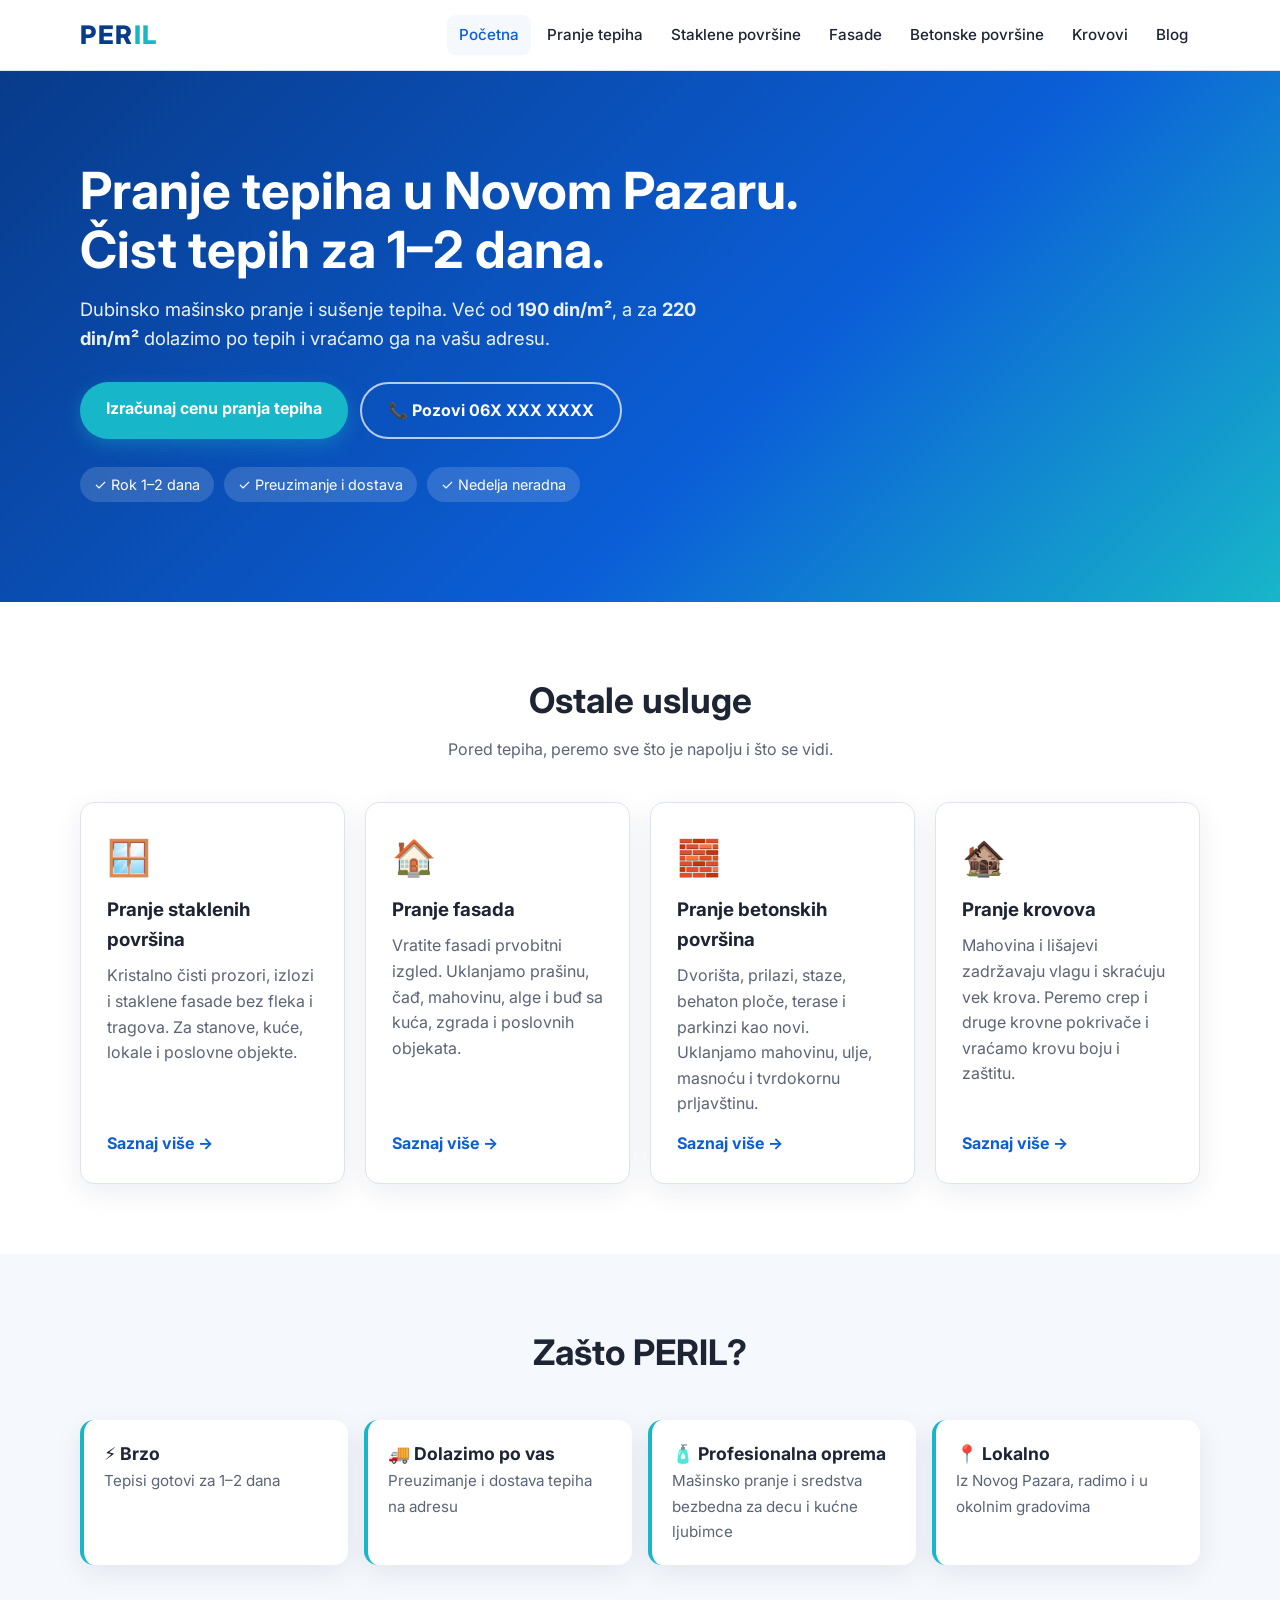
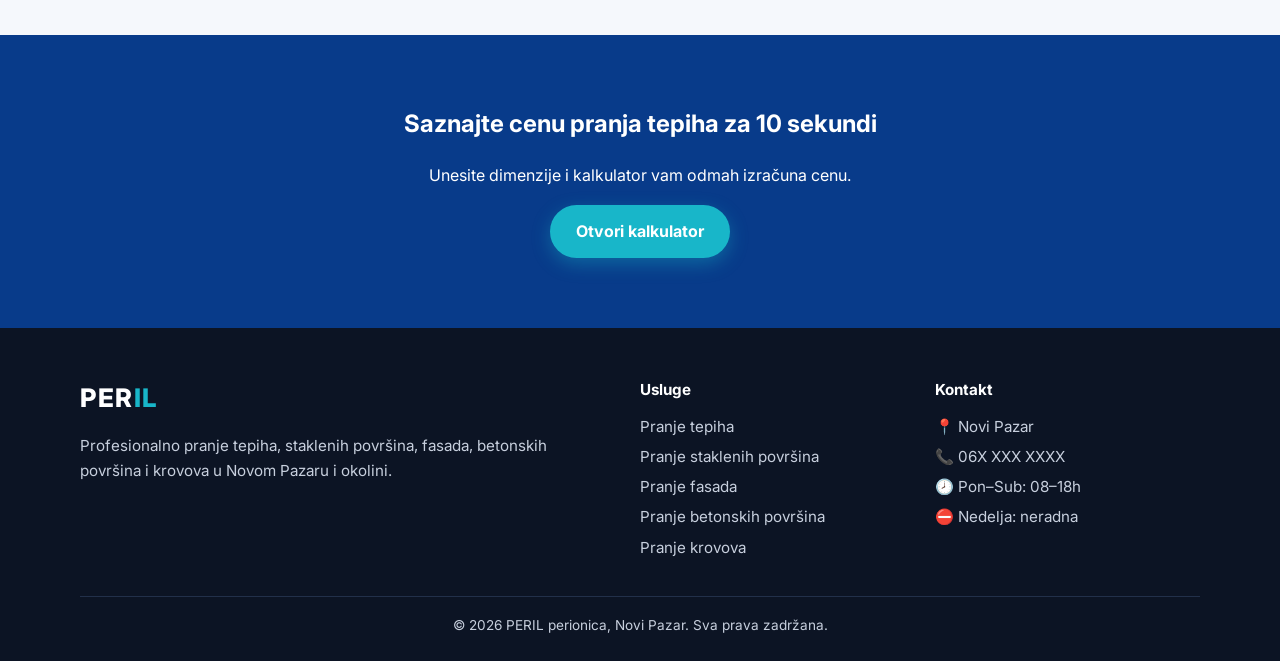
==== index.html @ 2be75b22 "Prva verzija sajta PERIL perionice Co-Authored-By: Claude Opus 5.5 <noreply@anthropic.com> Claude-Se" ====
<!DOCTYPE html>
<html lang="sr-Latn">
<head>
  <meta charset="UTF-8">
  <meta name="viewport" content="width=device-width, initial-scale=1">
  <title>PERIL perionica Novi Pazar | Pranje tepiha, fasada, krovova i stakla</title>
  <meta name="description" content="PERIL perionica iz Novog Pazara: pranje tepiha 190 din/m², preuzimanje i dostava, rok 1-2 dana. Pranje fasada, krovova, betonskih i staklenih površina.">
  <link rel="preconnect" href="https://fonts.googleapis.com">
  <link href="https://fonts.googleapis.com/css2?family=Inter:wght@400;500;600;700;800&display=swap" rel="stylesheet">
  <link rel="stylesheet" href="assets/css/style.css">
</head>
<body>
<header class="header">
  <div class="container">
    <a href="index.html" class="logo">PER<span>IL</span></a>
    <button class="nav-toggle" aria-label="Meni" aria-expanded="false">☰</button>
    <nav class="nav">
      <ul>
        <li><a href="index.html" class="aktivan">Početna</a></li>
        <li><a href="pranje-tepiha.html">Pranje tepiha</a></li>
        <li><a href="pranje-staklenih-povrsina.html">Staklene površine</a></li>
        <li><a href="pranje-fasada.html">Fasade</a></li>
        <li><a href="pranje-betonskih-povrsina.html">Betonske površine</a></li>
        <li><a href="pranje-krovova.html">Krovovi</a></li>
        <li><a href="blog.html">Blog</a></li>
      </ul>
    </nav>
  </div>
</header>

<section class="hero">
  <div class="container">
    <h1>Pranje tepiha u Novom Pazaru.<br>Čist tepih za 1–2 dana.</h1>
    <p>Dubinsko mašinsko pranje i sušenje tepiha. Već od <strong>190 din/m²</strong>, a za <strong>220 din/m²</strong> dolazimo po tepih i vraćamo ga na vašu adresu.</p>
    <div class="akcije">
      <a href="pranje-tepiha.html#kalkulator" class="btn btn-primarno">Izračunaj cenu pranja tepiha</a>
      <a href="tel:+3816XXXXXXXX" class="btn btn-sekundarno">📞 Pozovi 06X XXX XXXX</a>
    </div>
    <div class="hero-oznake">
      <span class="oznaka">✓ Rok 1–2 dana</span>
      <span class="oznaka">✓ Preuzimanje i dostava</span>
      <span class="oznaka">✓ Nedelja neradna</span>
    </div>
  </div>
</section>

<section>
  <div class="container">
    <div class="naslov-sekcije"><h2>Ostale usluge</h2><p>Pored tepiha, peremo sve što je napolju i što se vidi.</p></div>
    <div class="kartice">
      <a href="pranje-staklenih-povrsina.html" class="kartica">
        <div class="ikona">🪟</div>
        <h3>Pranje staklenih površina</h3>
        <p>Kristalno čisti prozori, izlozi i staklene fasade bez fleka i tragova. Za stanove, kuće, lokale i poslovne objekte.</p>
        <span class="vise">Saznaj više →</span>
      </a>
      <a href="pranje-fasada.html" class="kartica">
        <div class="ikona">🏠</div>
        <h3>Pranje fasada</h3>
        <p>Vratite fasadi prvobitni izgled. Uklanjamo prašinu, čađ, mahovinu, alge i buđ sa kuća, zgrada i poslovnih objekata.</p>
        <span class="vise">Saznaj više →</span>
      </a>
      <a href="pranje-betonskih-povrsina.html" class="kartica">
        <div class="ikona">🧱</div>
        <h3>Pranje betonskih površina</h3>
        <p>Dvorišta, prilazi, staze, behaton ploče, terase i parkinzi kao novi. Uklanjamo mahovinu, ulje, masnoću i tvrdokornu prljavštinu.</p>
        <span class="vise">Saznaj više →</span>
      </a>
      <a href="pranje-krovova.html" class="kartica">
        <div class="ikona">🏚️</div>
        <h3>Pranje krovova</h3>
        <p>Mahovina i lišajevi zadržavaju vlagu i skraćuju vek krova. Peremo crep i druge krovne pokrivače i vraćamo krovu boju i zaštitu.</p>
        <span class="vise">Saznaj više →</span>
      </a>
    </div>
  </div>
</section>

<section class="sekcija-siva">
  <div class="container">
    <div class="naslov-sekcije"><h2>Zašto PERIL?</h2></div>
    <div class="info-traka">
      <div class="info-stavka"><strong>⚡ Brzo</strong><span>Tepisi gotovi za 1–2 dana</span></div>
      <div class="info-stavka"><strong>🚚 Dolazimo po vas</strong><span>Preuzimanje i dostava tepiha na adresu</span></div>
      <div class="info-stavka"><strong>🧴 Profesionalna oprema</strong><span>Mašinsko pranje i sredstva bezbedna za decu i kućne ljubimce</span></div>
      <div class="info-stavka"><strong>📍 Lokalno</strong><span>Iz Novog Pazara, radimo i u okolnim gradovima</span></div>
    </div>
  </div>
</section>

<section class="cta-traka">
  <div class="container">
    <h2>Saznajte cenu pranja tepiha za 10 sekundi</h2>
    <p>Unesite dimenzije i kalkulator vam odmah izračuna cenu.</p>
    <a href="pranje-tepiha.html#kalkulator" class="btn btn-primarno">Otvori kalkulator</a>
  </div>
</section>

<footer class="footer">
  <div class="container">
    <div class="footer-grid">
      <div>
        <a href="index.html" class="logo">PER<span>IL</span></a>
        <p>Profesionalno pranje tepiha, staklenih površina, fasada, betonskih površina i krovova u Novom Pazaru i okolini.</p>
      </div>
      <div>
        <h4>Usluge</h4>
        <ul>
          <li><a href="pranje-tepiha.html">Pranje tepiha</a></li>
          <li><a href="pranje-staklenih-povrsina.html">Pranje staklenih površina</a></li>
          <li><a href="pranje-fasada.html">Pranje fasada</a></li>
          <li><a href="pranje-betonskih-povrsina.html">Pranje betonskih površina</a></li>
          <li><a href="pranje-krovova.html">Pranje krovova</a></li>
        </ul>
      </div>
      <div>
        <h4>Kontakt</h4>
        <ul>
          <li>📍 Novi Pazar</li>
          <li>📞 <a href="tel:+3816XXXXXXXX">06X XXX XXXX</a></li>
          <li>🕗 Pon–Sub: 08–18h</li>
          <li>⛔ Nedelja: neradna</li>
        </ul>
      </div>
    </div>
    <div class="dno">© <span id="godina">2026</span> PERIL perionica, Novi Pazar. Sva prava zadržana.</div>
  </div>
</footer>
<script src="assets/js/main.js"></script>
</body>
</html>
---- assets/css/style.css ----
:root {
  --plava: #0b5ed7;
  --plava-tamna: #083b8a;
  --tirkiz: #18b6c9;
  --tekst: #1d2433;
  --siva: #5b6476;
  --pozadina: #f5f8fc;
  --bela: #ffffff;
  --ivica: #dde4ef;
  --radius: 14px;
  --senka: 0 8px 28px rgba(16, 42, 92, 0.08);
}

* { box-sizing: border-box; }
html { scroll-behavior: smooth; }
body {
  margin: 0;
  font-family: "Inter", system-ui, -apple-system, "Segoe UI", Roboto, sans-serif;
  color: var(--tekst);
  background: var(--bela);
  line-height: 1.6;
}
img { max-width: 100%; display: block; }
a { color: var(--plava); }
.container { width: min(1120px, 100% - 32px); margin-inline: auto; }

/* Header */
.header {
  position: sticky; top: 0; z-index: 50;
  background: rgba(255,255,255,0.95);
  backdrop-filter: blur(8px);
  border-bottom: 1px solid var(--ivica);
}
.header .container { display: flex; align-items: center; justify-content: space-between; height: 70px; }
.logo { font-weight: 800; font-size: 1.6rem; letter-spacing: 0.06em; color: var(--plava-tamna); text-decoration: none; }
.logo span { color: var(--tirkiz); }
.nav ul { list-style: none; display: flex; gap: 4px; margin: 0; padding: 0; }
.nav a {
  display: block; padding: 8px 12px; border-radius: 8px;
  text-decoration: none; color: var(--tekst); font-weight: 500; font-size: 0.95rem;
}
.nav a:hover, .nav a.aktivan { background: var(--pozadina); color: var(--plava); }
.nav-toggle { display: none; background: none; border: 0; font-size: 1.8rem; cursor: pointer; color: var(--tekst); }

@media (max-width: 960px) {
  .nav-toggle { display: block; }
  .nav { position: absolute; top: 70px; left: 0; right: 0; background: var(--bela); border-bottom: 1px solid var(--ivica); display: none; }
  .nav.otvoren { display: block; }
  .nav ul { flex-direction: column; padding: 12px 16px; }
}

/* Dugmad */
.btn {
  display: inline-block; padding: 14px 26px; border-radius: 999px;
  font-weight: 700; text-decoration: none; border: 0; cursor: pointer; font-size: 1rem;
  transition: transform .15s, box-shadow .15s;
}
.btn:hover { transform: translateY(-2px); }
.btn-primarno { background: var(--tirkiz); color: #fff; box-shadow: 0 6px 18px rgba(24,182,201,.35); }
.btn-sekundarno { background: transparent; color: #fff; border: 2px solid rgba(255,255,255,.7); }
.btn-plavo { background: var(--plava); color: #fff; }

/* Hero */
.hero {
  background: linear-gradient(135deg, var(--plava-tamna), var(--plava) 60%, var(--tirkiz));
  color: #fff; padding: 90px 0 100px;
}
.hero.mali { padding: 60px 0 64px; }
.hero h1 { font-size: clamp(2rem, 5vw, 3.2rem); line-height: 1.15; margin: 0 0 16px; }
.hero p { font-size: 1.15rem; max-width: 620px; opacity: .92; margin: 0 0 28px; }
.hero .akcije { display: flex; flex-wrap: wrap; gap: 12px; }
.hero-oznake { display: flex; flex-wrap: wrap; gap: 10px; margin-top: 28px; }
.oznaka { background: rgba(255,255,255,.15); padding: 6px 14px; border-radius: 999px; font-size: .9rem; }

/* Sekcije */
section { padding: 70px 0; }
.sekcija-siva { background: var(--pozadina); }
.naslov-sekcije { text-align: center; margin-bottom: 40px; }
.naslov-sekcije h2 { font-size: clamp(1.6rem, 3.5vw, 2.2rem); margin: 0 0 8px; }
.naslov-sekcije p { color: var(--siva); margin: 0; }

.kartice { display: grid; grid-template-columns: repeat(auto-fit, minmax(240px, 1fr)); gap: 20px; }
.kartica {
  background: var(--bela); border: 1px solid var(--ivica); border-radius: var(--radius);
  padding: 26px; box-shadow: var(--senka); text-decoration: none; color: inherit;
  display: flex; flex-direction: column; transition: transform .15s;
}
a.kartica:hover { transform: translateY(-4px); }
.kartica .ikona { font-size: 2.2rem; margin-bottom: 10px; }
.kartica h3 { margin: 0 0 8px; }
.kartica p { color: var(--siva); margin: 0 0 14px; flex: 1; }
.kartica .vise { font-weight: 700; color: var(--plava); }

.info-traka { display: grid; grid-template-columns: repeat(auto-fit, minmax(200px, 1fr)); gap: 16px; }
.info-stavka { background: var(--bela); border-radius: var(--radius); padding: 20px; border-left: 4px solid var(--tirkiz); box-shadow: var(--senka); }
.info-stavka strong { display: block; font-size: 1.1rem; }
.info-stavka span { color: var(--siva); font-size: .95rem; }

.dve-kolone { display: grid; grid-template-columns: 1fr 1fr; gap: 40px; align-items: start; }
@media (max-width: 860px) { .dve-kolone { grid-template-columns: 1fr; } }

.lista-kvacica { list-style: none; padding: 0; margin: 0; }
.lista-kvacica li { padding-left: 30px; position: relative; margin-bottom: 10px; }
.lista-kvacica li::before { content: "✓"; position: absolute; left: 0; color: var(--tirkiz); font-weight: 800; }

/* Kalkulator i forme */
.panel { background: var(--bela); border: 1px solid var(--ivica); border-radius: var(--radius); padding: 28px; box-shadow: var(--senka); }
.panel h3 { margin-top: 0; }
.polje { margin-bottom: 16px; }
.polje label { display: block; font-weight: 600; margin-bottom: 6px; font-size: .95rem; }
.polje input[type=text], .polje input[type=tel], .polje input[type=number], .polje textarea {
  width: 100%; padding: 12px 14px; border: 1px solid var(--ivica); border-radius: 10px; font: inherit; background: #fff;
}
.polje input:focus, .polje textarea:focus { outline: 2px solid var(--tirkiz); border-color: transparent; }
.polje small { color: var(--siva); }
.red { display: grid; grid-template-columns: 1fr 1fr; gap: 12px; }
@media (max-width: 480px) { .red { grid-template-columns: 1fr; } }
.kvacica { display: flex; gap: 10px; align-items: flex-start; background: var(--pozadina); padding: 14px; border-radius: 10px; cursor: pointer; margin-bottom: 16px; }
.kvacica input { width: 20px; height: 20px; margin-top: 2px; accent-color: var(--plava); }

.tepisi-lista .tepih { display: grid; grid-template-columns: 1fr 1fr auto; gap: 10px; align-items: end; margin-bottom: 10px; }
.tepih .ukloni { background: none; border: 1px solid var(--ivica); border-radius: 10px; height: 46px; width: 46px; cursor: pointer; font-size: 1.2rem; color: var(--siva); }
.dodaj-tepih { background: none; border: 1px dashed var(--plava); color: var(--plava); padding: 10px 16px; border-radius: 10px; cursor: pointer; font-weight: 600; margin-bottom: 18px; }

.rezultat { background: linear-gradient(135deg, var(--plava-tamna), var(--plava)); color: #fff; border-radius: var(--radius); padding: 22px; }
.rezultat .iznos { font-size: 2.2rem; font-weight: 800; }
.rezultat .detalji { opacity: .85; font-size: .95rem; }

.cene-tabela { width: 100%; border-collapse: collapse; margin: 16px 0; }
.cene-tabela td { padding: 12px 0; border-bottom: 1px solid var(--ivica); }
.cene-tabela td:last-child { text-align: right; font-weight: 700; color: var(--plava); }

/* FAQ */
.faq { max-width: 820px; margin-inline: auto; }
.faq details { background: var(--bela); border: 1px solid var(--ivica); border-radius: 12px; margin-bottom: 10px; padding: 0 20px; }
.faq summary { cursor: pointer; padding: 18px 0; font-weight: 600; list-style: none; position: relative; padding-right: 30px; }
.faq summary::-webkit-details-marker { display: none; }
.faq summary::after { content: "+"; position: absolute; right: 0; top: 14px; font-size: 1.5rem; color: var(--plava); }
.faq details[open] summary::after { content: "–"; }
.faq details p { margin: 0 0 18px; color: var(--siva); }

/* CTA traka */
.cta-traka { background: var(--plava-tamna); color: #fff; text-align: center; }
.cta-traka h2 { margin-top: 0; }

/* Blog */
.blog-kartica .datum { font-size: .85rem; color: var(--siva); margin-bottom: 6px; }

/* Footer */
.footer { background: #0c1424; color: #c7cfdd; padding: 50px 0 24px; font-size: .95rem; }
.footer a { color: #c7cfdd; text-decoration: none; }
.footer a:hover { color: #fff; }
.footer-grid { display: grid; grid-template-columns: 2fr 1fr 1fr; gap: 30px; }
@media (max-width: 760px) { .footer-grid { grid-template-columns: 1fr; } }
.footer h4 { color: #fff; margin: 0 0 12px; }
.footer ul { list-style: none; padding: 0; margin: 0; }
.footer li { margin-bottom: 6px; }
.footer .dno { border-top: 1px solid #22304a; margin-top: 30px; padding-top: 18px; text-align: center; font-size: .85rem; }
.footer .logo { color: #fff; }

.poruka-ok { background: #e7f8ef; border: 1px solid #9fdcb9; color: #1c6b40; padding: 14px; border-radius: 10px; }
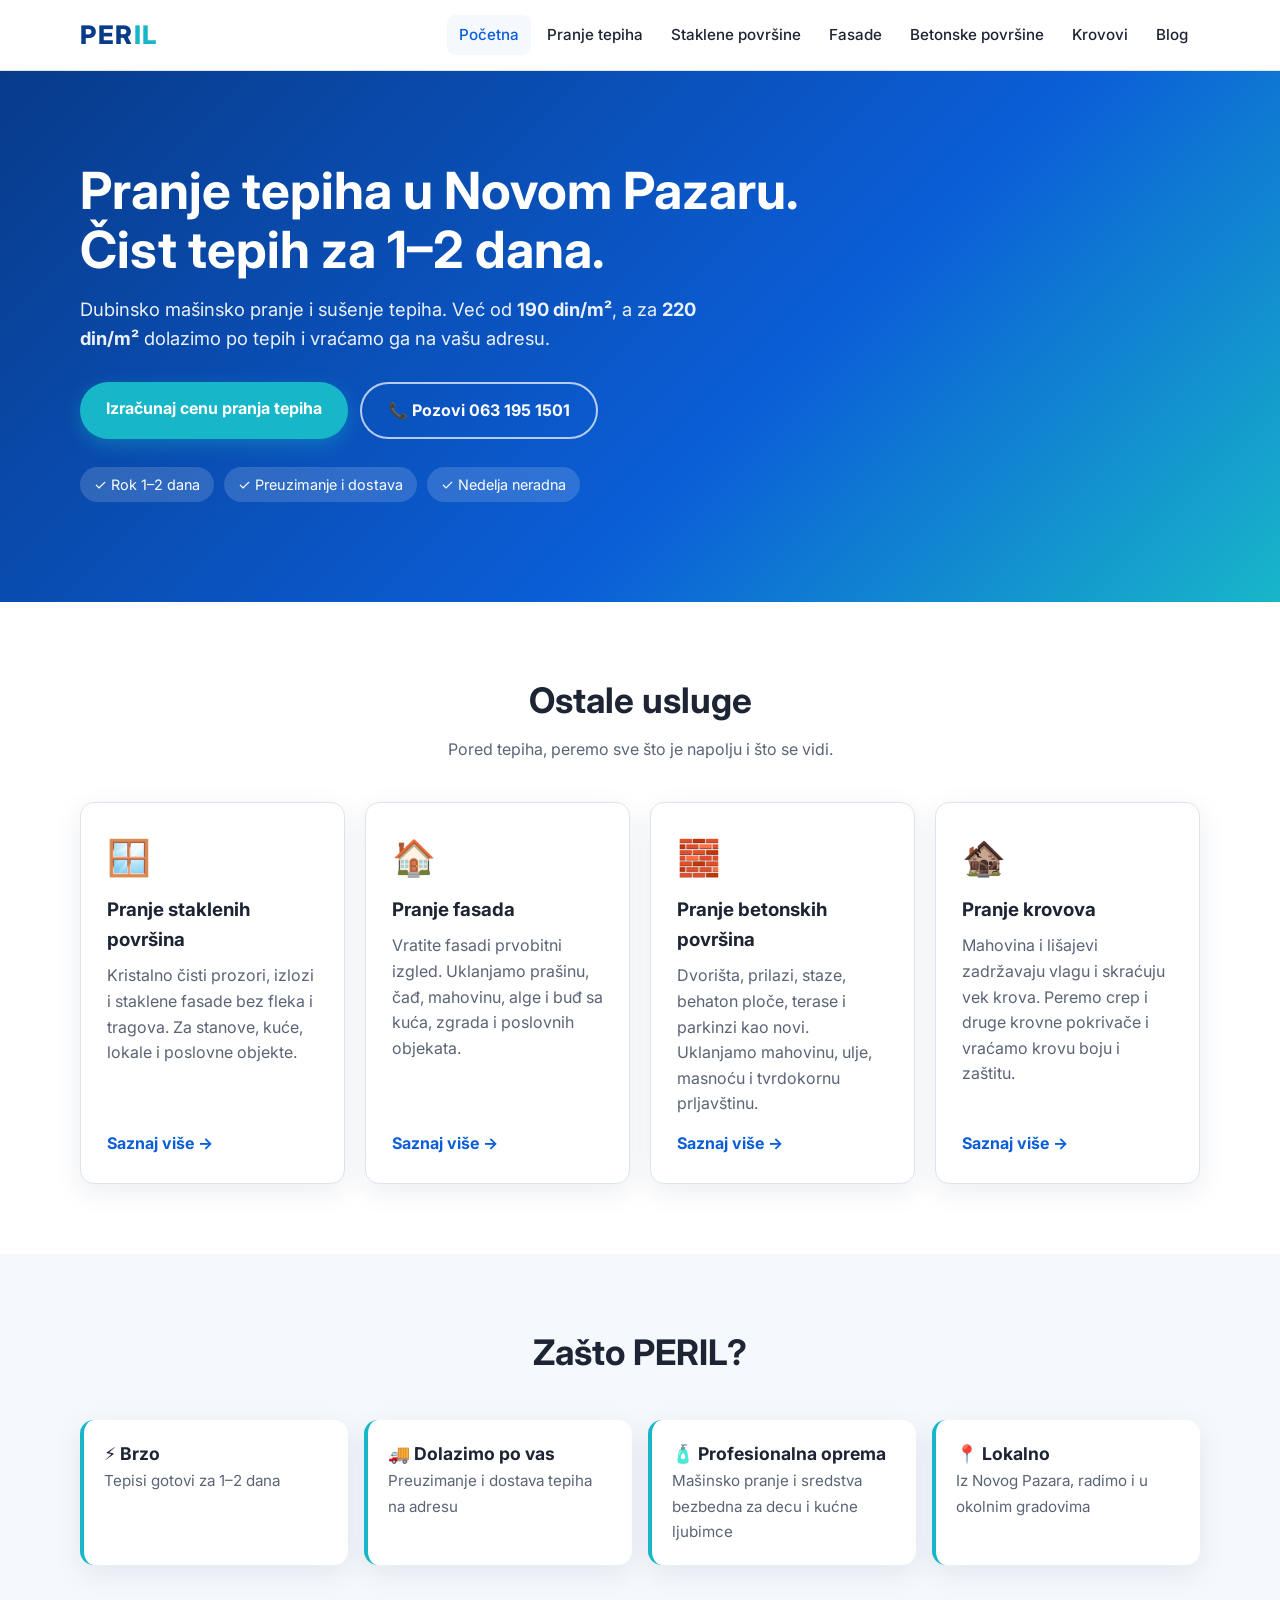
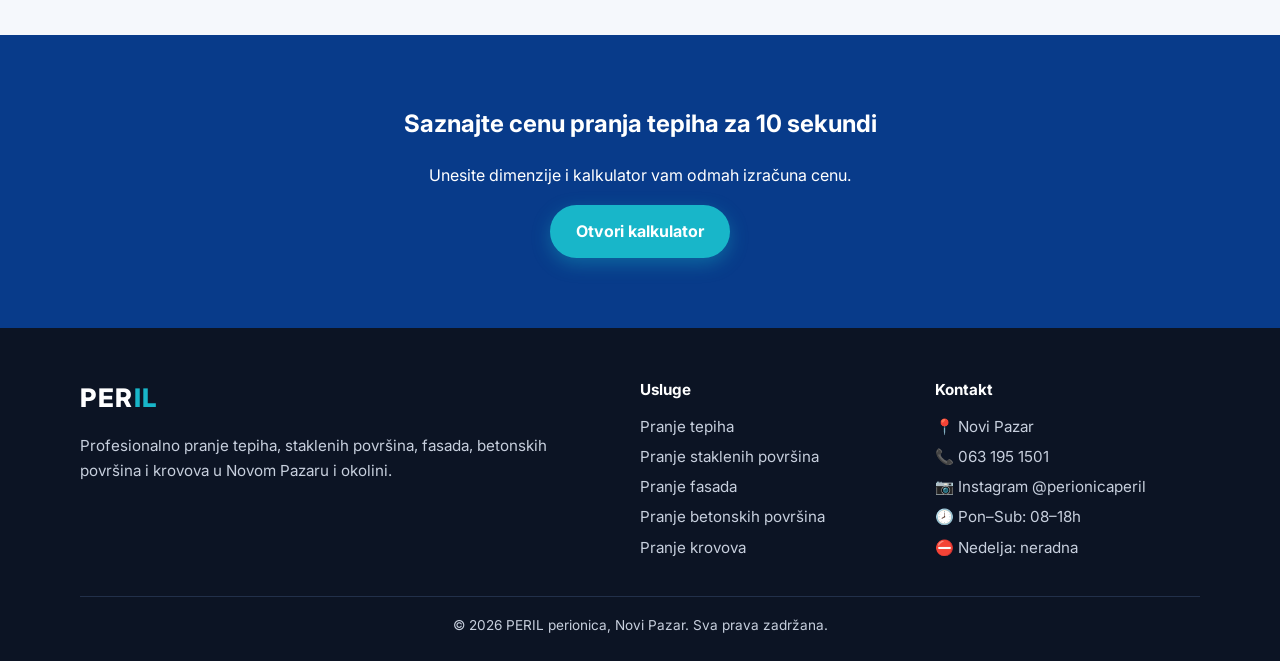
==== commit ad540efb: "Posebna forma za porudžbinu tepiha, slanje na telefon preko WhatsApp/SMS, Instagram Co-Authored-By: " ====
--- a/index.html
+++ b/index.html
@@ -34,7 +34,7 @@
     <p>Dubinsko mašinsko pranje i sušenje tepiha. Već od <strong>190 din/m²</strong>, a za <strong>220 din/m²</strong> dolazimo po tepih i vraćamo ga na vašu adresu.</p>
     <div class="akcije">
       <a href="pranje-tepiha.html#kalkulator" class="btn btn-primarno">Izračunaj cenu pranja tepiha</a>
-      <a href="tel:+3816XXXXXXXX" class="btn btn-sekundarno">📞 Pozovi 06X XXX XXXX</a>
+      <a href="tel:+381631951501" class="btn btn-sekundarno">📞 Pozovi 063 195 1501</a>
     </div>
     <div class="hero-oznake">
       <span class="oznaka">✓ Rok 1–2 dana</span>
@@ -117,7 +117,8 @@
         <h4>Kontakt</h4>
         <ul>
           <li>📍 Novi Pazar</li>
-          <li>📞 <a href="tel:+3816XXXXXXXX">06X XXX XXXX</a></li>
+          <li>📞 <a href="tel:+381631951501">063 195 1501</a></li>
+          <li>📷 <a href="https://www.instagram.com/perionicaperil/" target="_blank" rel="noopener">Instagram @perionicaperil</a></li>
           <li>🕗 Pon–Sub: 08–18h</li>
           <li>⛔ Nedelja: neradna</li>
         </ul>
--- a/assets/css/style.css
+++ b/assets/css/style.css
@@ -159,3 +159,13 @@
 .footer .logo { color: #fff; }
 
 .poruka-ok { background: #e7f8ef; border: 1px solid #9fdcb9; color: #1c6b40; padding: 14px; border-radius: 10px; }
+
+/* Slanje poruke */
+.slanje { display: grid; grid-template-columns: 1fr 1fr; gap: 10px; }
+@media (max-width: 480px) { .slanje { grid-template-columns: 1fr; } }
+.btn-wa { background: #25d366; color: #fff; }
+.napomena-slanje { display: block; text-align: center; color: var(--siva); margin-top: 10px; font-size: .85rem; }
+.polje small { display: block; margin-top: 6px; }
+.polje input[type=file] { width: 100%; padding: 10px; border: 1px dashed var(--ivica); border-radius: 10px; background: var(--pozadina); font: inherit; font-size: .9rem; }
+.polje input.greska { border-color: #d93636; background: #fff5f5; }
+.slanje .btn { padding: 14px 16px; }
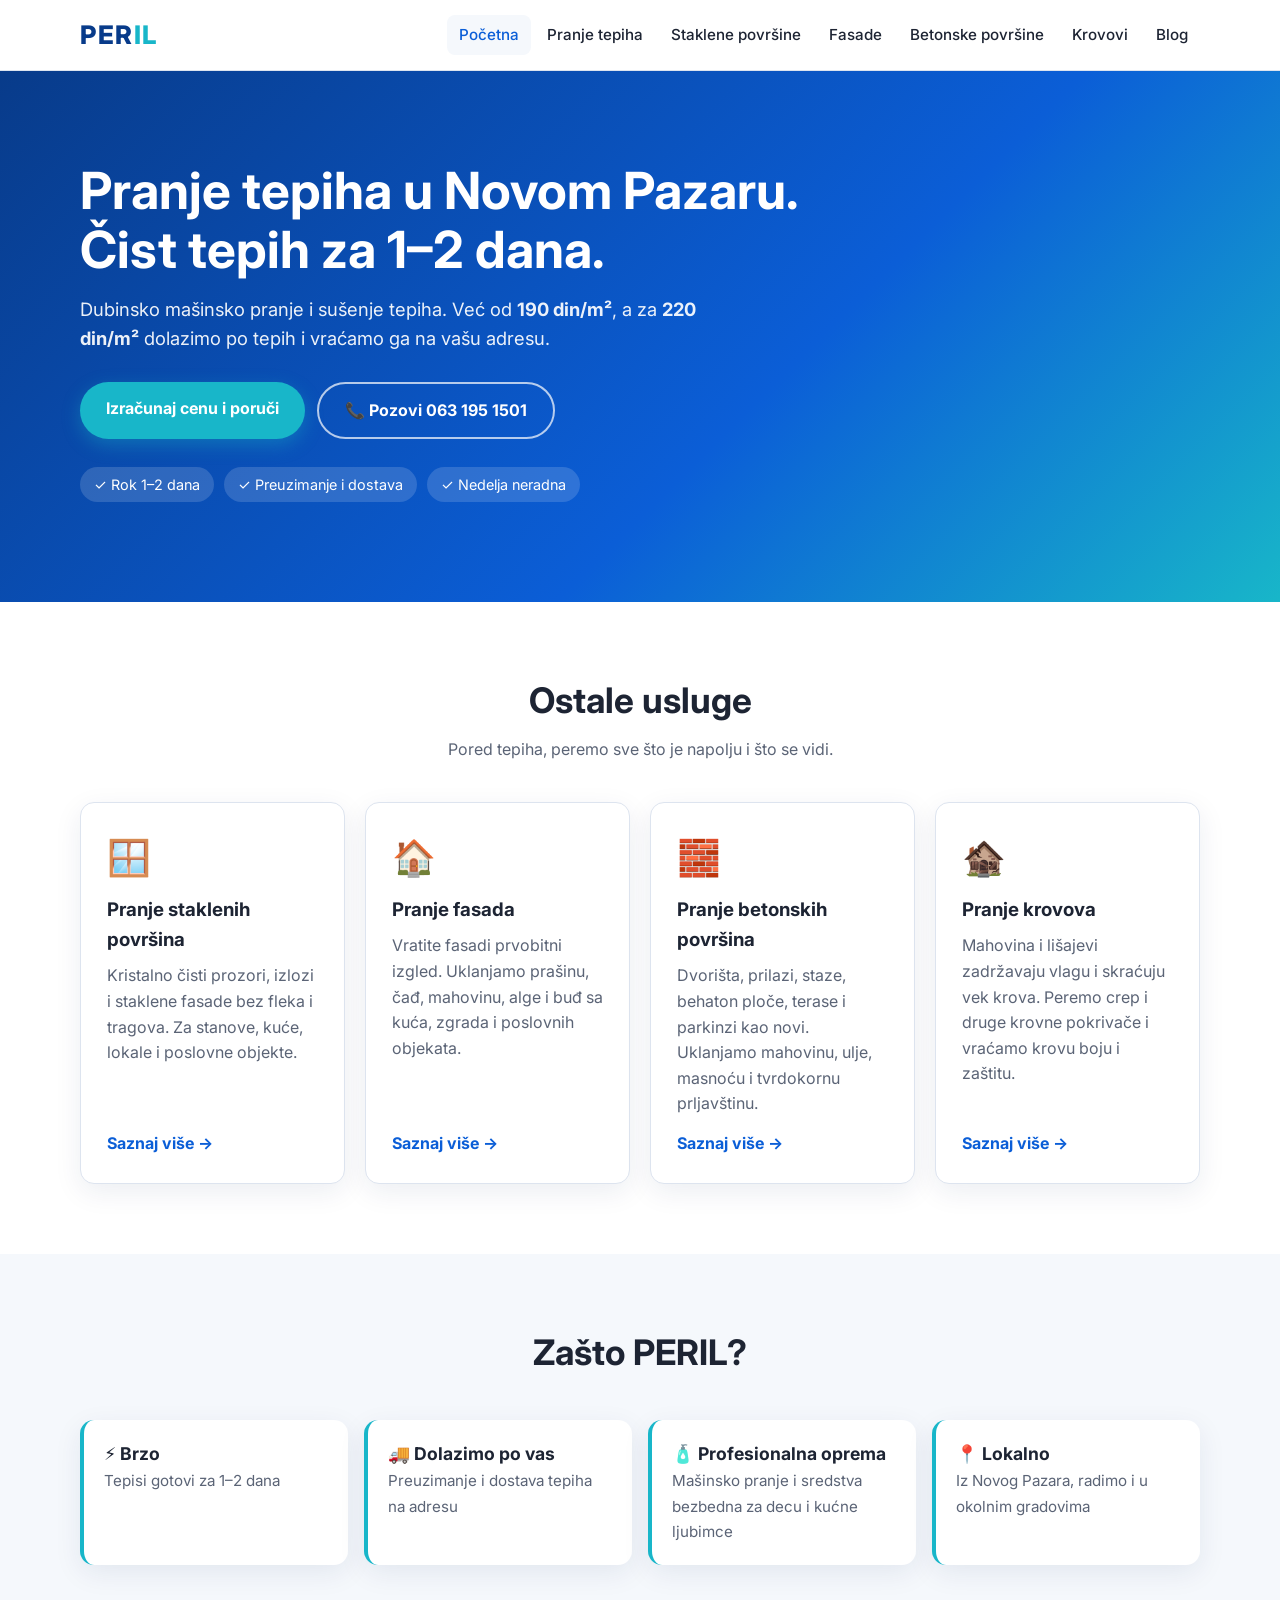
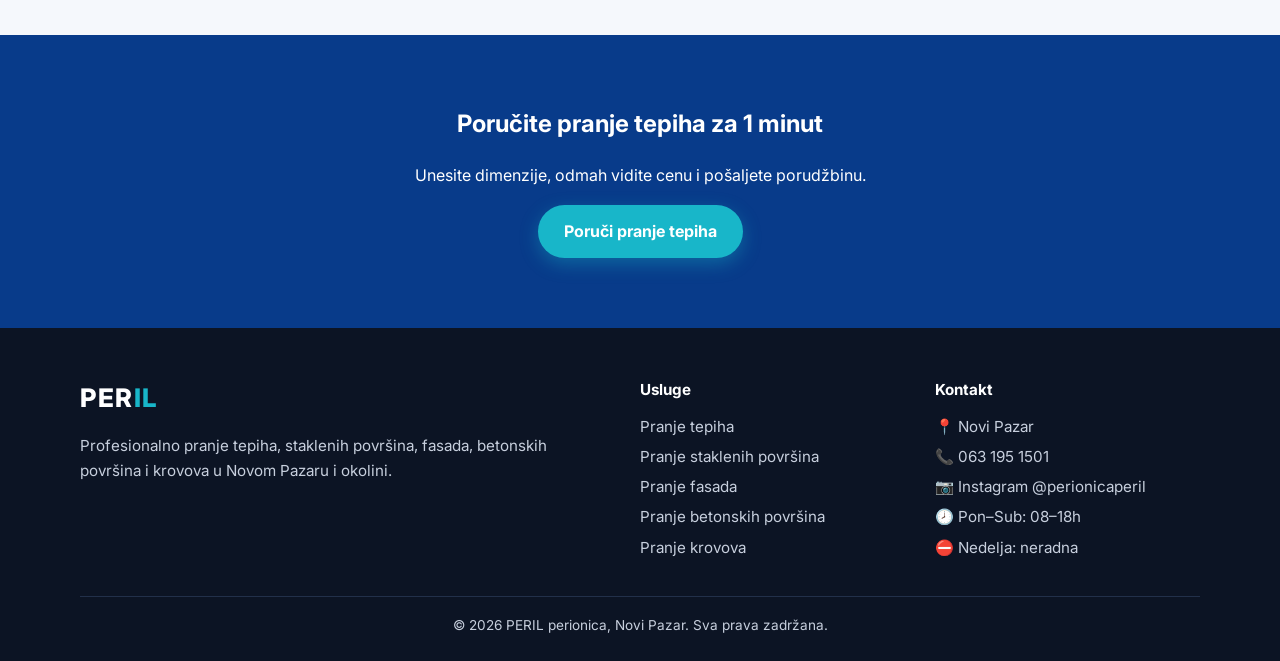
==== commit c7dea8ce: "Spojeni kalkulator i porudžbina tepiha u jednu formu, bez slike Co-Authored-By: Claude Opus 5.5 <nor" ====
--- a/index.html
+++ b/index.html
@@ -33,7 +33,7 @@
     <h1>Pranje tepiha u Novom Pazaru.<br>Čist tepih za 1–2 dana.</h1>
     <p>Dubinsko mašinsko pranje i sušenje tepiha. Već od <strong>190 din/m²</strong>, a za <strong>220 din/m²</strong> dolazimo po tepih i vraćamo ga na vašu adresu.</p>
     <div class="akcije">
-      <a href="pranje-tepiha.html#kalkulator" class="btn btn-primarno">Izračunaj cenu pranja tepiha</a>
+      <a href="pranje-tepiha.html#kalkulator" class="btn btn-primarno">Izračunaj cenu i poruči</a>
       <a href="tel:+381631951501" class="btn btn-sekundarno">📞 Pozovi 063 195 1501</a>
     </div>
     <div class="hero-oznake">
@@ -90,9 +90,9 @@
 
 <section class="cta-traka">
   <div class="container">
-    <h2>Saznajte cenu pranja tepiha za 10 sekundi</h2>
-    <p>Unesite dimenzije i kalkulator vam odmah izračuna cenu.</p>
-    <a href="pranje-tepiha.html#kalkulator" class="btn btn-primarno">Otvori kalkulator</a>
+    <h2>Poručite pranje tepiha za 1 minut</h2>
+    <p>Unesite dimenzije, odmah vidite cenu i pošaljete porudžbinu.</p>
+    <a href="pranje-tepiha.html#kalkulator" class="btn btn-primarno">Poruči pranje tepiha</a>
   </div>
 </section>
 
--- a/assets/css/style.css
+++ b/assets/css/style.css
@@ -169,3 +169,5 @@
 .polje input[type=file] { width: 100%; padding: 10px; border: 1px dashed var(--ivica); border-radius: 10px; background: var(--pozadina); font: inherit; font-size: .9rem; }
 .polje input.greska { border-color: #d93636; background: #fff5f5; }
 .slanje .btn { padding: 14px 16px; }
+.korak { display: flex; align-items: center; gap: 10px; font-weight: 700; margin: 22px 0 12px; }
+.broj-koraka { width: 28px; height: 28px; border-radius: 50%; background: var(--plava); color: #fff; display: inline-grid; place-items: center; font-size: .9rem; flex-shrink: 0; }
